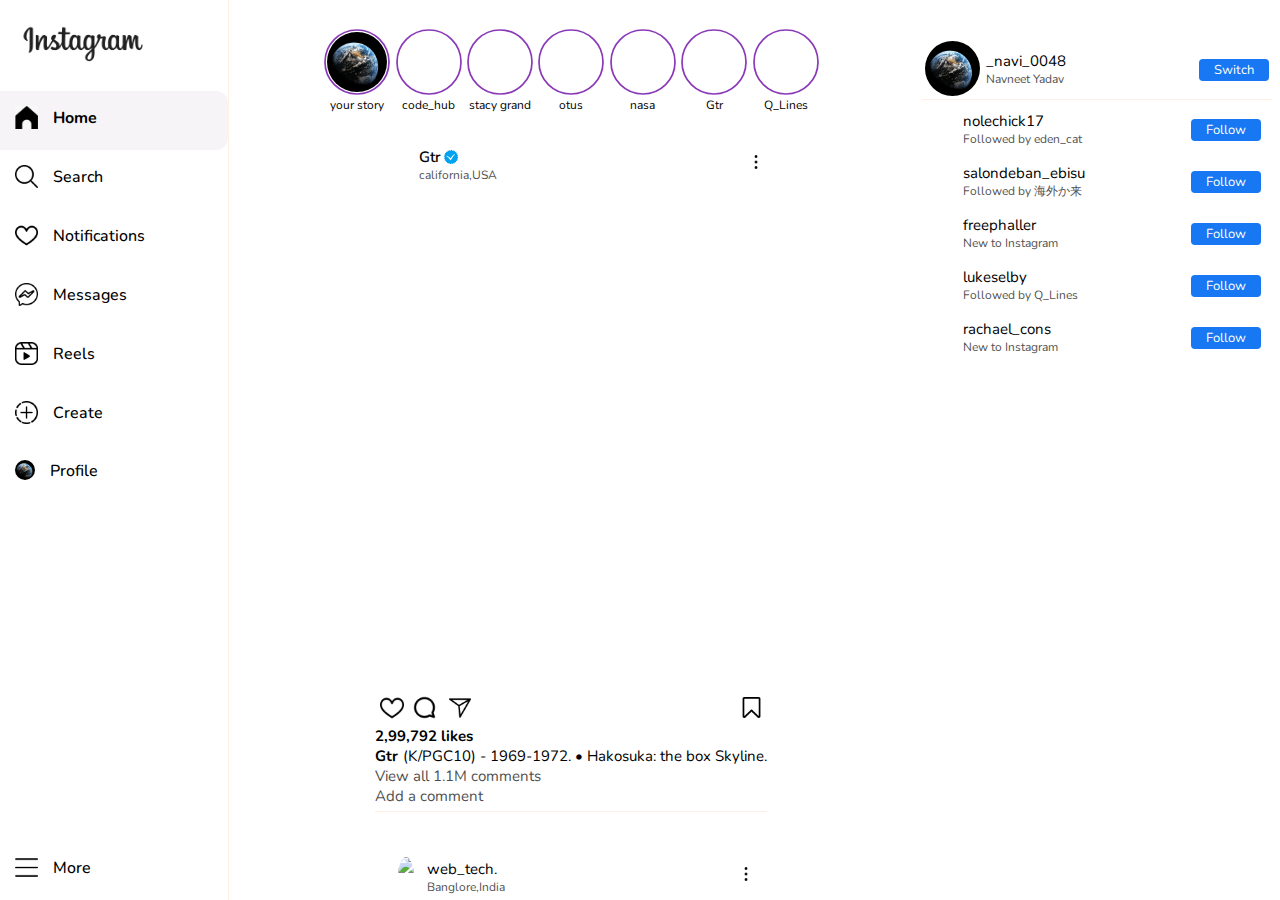
==== index.html @ acb64ca0 "posts" ====
<!DOCTYPE html>
<html lang="en">

<head>
    <meta charset="UTF-8">
    <meta http-equiv="X-UA-Compatible" content="IE=edge">
    <meta name="viewport" content="width=device-width, initial-scale=1.0">
    <title>Instagram</title>
    <link rel="stylesheet" href="style.css">

    <link rel="preconnect" href="https://fonts.googleapis.com">
    <link rel="preconnect" href="https://fonts.gstatic.com" crossorigin>
    <link href="https://fonts.googleapis.com/css2?family=Nunito:wght@600;800&display=swap" rel="stylesheet">
</head>

<body>

    <div class="frame">
        <div class="menu menu0">
            <div id="logo-div"><img id="logo" src="./images/Instagram.png" alt="logo"></div>


            <div id="hover1" class="menu-bar home">
                <div><img src="./images/home.jpg" alt="home"></div>
                <div class="text">Home</div>
            </div>
            <a class="postman" href="search.html">
                <div id="hover2" class="menu-bar find">
                    <div><img src="./images/search.png" alt="search"></div>
                    <div class="text">Search</div>
                </div>
            </a>
            <div id="hover3" class="menu-bar">
                <div><img src="./images/heart.png" alt="notification"></div>
                <div class="text">Notifications</div>
            </div>
            <div id="hover4" class="menu-bar">
                <div><img src="./images/messenger.png" alt="chat"></div>
                <div class="text">Messages</div>
            </div>
            <div id="hover5" class="menu-bar">
                <div><img src="./images/instagram-reels.png" alt="reels"></div>
                <div class="text">Reels</div>
            </div>
            <div id="hover6" class="menu-bar">
                <div><img src="./images/story.png" alt="add"></div>
                <div class="text">Create</div>
            </div>
            <div id="hover7" class="menu-bar">
                <div><img id="profile" src="./images/3~2.jpg" alt="profile"></div>
                <div class="text">Profile</div>
            </div>
            <div class="menu-bar bottom">
                <div><img src="./images/menu.png" alt="menu"></div>
                <div class="text">More</div>
            </div>
        </div>
        <div class="menu-top">
            <div><img id="logo" src="./images/Instagram.png" alt="logo"></div>
            <div><img src="./images/heart.png" alt="notification"></div>
            <div><img src="./images/messenger.png" alt="chat"></div>
        </div>
        <div class="main menu menu1">
            <div class="story-outer">
            <div class="story">
                <div class="id" id="svg"><img src="./images/3~2.jpg" alt="">
                    <svg id="sv" height="70" width="70">
                        <circle cx="35" cy="35" r="32" fill="none">
                    </svg>
                    <p>your story</p>
                </div>
                <div class="id" id="svg2"><img src="https://source.unsplash.com/random/360x360/?coding" alt="">
                    <svg id="sv2" height="70" width="70">
                        <circle cx="35" cy="35" r="32" fill="none">
                    </svg>
                    <p>code_hub</p>
                </div>
                <div class="id" id="svg3"><img src="https://source.unsplash.com/random/360x360/?women" alt="">
                    <svg id="sv3" height="70" width="70">
                        <circle cx="35" cy="35" r="32" fill="none">
                    </svg>
                    <p>stacy grand</p>
                </div>
                <div class="id" id="svg4"><img src="https://source.unsplash.com/random/360x360/?men" alt="">
                    <svg id="sv4" height="70" width="70">
                        <circle cx="35" cy="35" r="32" fill="none">
                    </svg>
                    <p>otus</p>
                </div>
                <div class="id" id="svg5"><img src="https://source.unsplash.com/random/360x360/?nasa" alt="">
                    <svg id="sv5" height="70" width="70">
                        <circle cx="35" cy="35" r="32" fill="none">
                    </svg>
                    <p>nasa</p>
                </div>
                <div class="id" id="svg6"><img src="https://source.unsplash.com/random/360x360/?gtr" alt="">
                    <svg id="sv6" height="70" width="70">
                        <circle cx="35" cy="35" r="32" fill="none">
                    </svg>
                    <p>Gtr</p>
                </div>
                <div class="id" id="svg7"><img src="https://source.unsplash.com/random/360x360/?quotes" alt="">
                    <svg id="sv7" height="70" width="70">
                        <circle cx="35" cy="35" r="32" fill="none">
                    </svg>
                    <p>Q_Lines</p>
                </div>
            </div>
            </div>
            <div class="post">
                <div class="posthead">
                    <div class="profile-icon"><img src="https://images.unsplash.com/photo-1496449903678-68ddcb189a24?q=80&w=2070&auto=format&fit=crop&ixlib=rb-4.0.3&ixid=M3wxMjA3fDB8MHxwaG90by1wYWdlfHx8fGVufDB8fHx8fA%3D%3D" alt=""
                            height="40"></div>
                    <div>
                        <li style="font-size: 15px; display: flex; align-items: center">
                            <pr style="margin-right: 3px; font-weight: 600;">Gtr</pr><img
                                src="./images/pinpng.com-instagram-symbol-png-102490.png" height="14" alt="">
                        </li>
                        <li class="profile-loc">california,USA</li>
                    </div>

                    <div><img src="./images/dots-three-vertical-3601841-3003583.png" alt="" height="22"></div>
                </div>
                <div id="dbl-ani1" class="post-anim">
                    <img id="ani1" src="./images/whiteh.png" alt="">
                    <img class="pic" src="https://images.unsplash.com/photo-1516298252535-cf2ac5147f9b?q=80&w=1887&auto=format&fit=crop&ixlib=rb-4.0.3&ixid=M3wxMjA3fDB8MHxwaG90by1wYWdlfHx8fGVufDB8fHx8fA%3D%3D" alt="">
                </div>
                <div class="postbottom">
                    <div class="bottom_menu">
                        <div><img id="heart1" src="./images/heart.png" alt="" height="24"></div>
                        <div><img src="./images/bubble-chat.png" alt="" height="25"></div>
                        <div><img src="./images/send.png" alt="" height="22"></div>
                        <div><img src="./images/bookmark-white.png" alt="" height="21"></div>
                    </div>
                    <div class="bottom-menu-margin" id="number1" style="font-size: 15px; font-weight: 700;">2,99,792 likes</div>
                    <div class="bottom-menu-margin" style="font-size: 15px;">
                        <pr style="margin-right: 5px; font-weight: 700;">Gtr</pr>(K/PGC10) - 1969-1972. • Hakosuka: the
                        box Skyline.
                    </div>
                    <div class="bottom-menu-margin" style="font-size: 15px; opacity: 0.7; cursor: pointer;">View all 1.1M comments</div>
                    <div class="bottom-menu-margin" style="font-size: 15px; opacity: 0.7; cursor: pointer;">Add a comment</div>
                </div>
            </div>
            <div class="post">
                <div class="posthead">
                    <div class="profile-icon"><img src="https://source.unsplash.com/random/360x360/?coding" height="40">
                    </div>
                    <div>
                        <li style="font-size: 15px;">web_tech.</li>
                        <li class="profile-loc">Banglore,India</li>
                    </div>

                    <div><img src="./images/dots-three-vertical-3601841-3003583.png" alt="" height="22"></div>
                </div>
                <div id="dbl-ani2" class="post-anim">
                    <img id="ani2" src="./images/whiteh.png" alt="">
                    <img class="pic" src="https://images.unsplash.com/flagged/photo-1562599838-8cc871c241a5?q=80&w=1780&auto=format&fit=crop&ixlib=rb-4.0.3&ixid=M3wxMjA3fDB8MHxwaG90by1wYWdlfHx8fGVufDB8fHx8fA%3D%3D" alt="">
                </div>
                <div class="postbottom">
                    <div class="bottom_menu">
                        <div><img id="heart2" src="./images/heart.png" alt="" height="24"></div>
                        <div><img src="./images/bubble-chat.png" alt="" height="25"></div>
                        <div><img src="./images/send.png" alt="" height="22"></div>
                        <div><img src="./images/bookmark-white.png" alt="" height="21"></div>
                    </div>
                    <div class="bottom-menu-margin" id="number2" style="font-size: 15px; font-weight: 700;">76,792 likes</div>
                    <div class="bottom-menu-margin" style="font-size: 15px;">
                        <pr style="margin-right: 5px; font-weight: 700;">web_tech</pr>Frontend Developer Checklist and
                        Roadmap
                    </div>
                    <div class="bottom-menu-margin" style="font-size: 15px; opacity: 0.7; cursor: pointer;">View all 3.7k comments</div>
                    <div class="bottom-menu-margin" style="font-size: 15px; opacity: 0.7; cursor: pointer;">Add a comment</div>
                </div>
            </div>
            <div class="post">
                <div class="posthead">
                    <div class="profile-icon"><img src="https://source.unsplash.com/random/360x360/?nasa" alt=""
                            height="40"></div>
                    <div>
                        <li style="font-size: 15px; display: flex; align-items: center">
                            <pr style="margin-right: 3px; font-weight: 600;">nasa</pr><img
                                src="./images/pinpng.com-instagram-symbol-png-102490.png" height="14" alt="">
                        </li>
                        <li class="profile-loc">Washington,USA</li>
                    </div>

                    <div><img src="./images/dots-three-vertical-3601841-3003583.png" alt="" height="22"></div>
                </div>
                <div id="dbl-ani3" class="post-anim">
                    <img id="ani3" src="./images/whiteh.png" alt="">
                    <img class="pic" src="https://source.unsplash.com/random/1280x1440/?nasa" alt="">
                </div>
                <div class="postbottom">
                    <div class="bottom_menu">
                        <div><img id="heart3" src="./images/heart.png" alt="" height="24"></div>
                        <div><img src="./images/bubble-chat.png" alt="" height="25"></div>
                        <div><img src="./images/send.png" alt="" height="22"></div>
                        <div><img src="./images/bookmark-white.png" alt="" height="21"></div>
                    </div>
                    <div class="bottom-menu-margin" id="number3" style="font-size: 15px; font-weight: 700;">9,99,792 likes</div>
                    <div class="bottom-menu-margin" style="font-size: 15px;">
                        <pr style="margin-right: 5px; font-weight: 700;">nasa</pr>Exploring the universe and our home
                        planet.
                    </div>
                    <div class="bottom-menu-margin" style="font-size: 15px; opacity: 0.7; cursor: pointer;">View all 6.7M comments</div>
                    <div class="bottom-menu-margin" style="font-size: 15px; opacity: 0.7; cursor: pointer;">Add a comment</div>
                </div>
            </div>
            <div class="post">
                <div class="posthead">
                    <div class="profile-icon"><img src="https://source.unsplash.com/random/360x360/?nature" alt=""
                            height="40"></div>
                    <div>
                        <li style="font-size: 15px; display: flex; align-items: center">
                            <pr style="margin-right: 3px; font-weight: 600;">infinity_world</pr><img
                                src="./images/pinpng.com-instagram-symbol-png-102490.png" height="14" alt="">
                        </li>
                        <li class="profile-loc">earth</li>
                    </div>

                    <div><img src="./images/dots-three-vertical-3601841-3003583.png" alt="" height="22"></div>
                </div>
                <div id="dbl-ani4" class="post-anim">
                    <img id="ani4" src="./images/whiteh.png" alt="">
                    <img class="pic" src="https://images.unsplash.com/photo-1496449903678-68ddcb189a24?q=80&w=2070&auto=format&fit=crop&ixlib=rb-4.0.3&ixid=M3wxMjA3fDB8MHxwaG90by1wYWdlfHx8fGVufDB8fHx8fA%3D%3D" alt="">
                </div>
                <div class="postbottom">
                    <div class="bottom_menu">
                        <div><img id="heart4" src="./images/heart.png" alt="" height="24"></div>
                        <div><img src="./images/bubble-chat.png" alt="" height="25"></div>
                        <div><img src="./images/send.png" alt="" height="22"></div>
                        <div><img src="./images/bookmark-white.png" alt="" height="21"></div>
                    </div>
                    <div class="bottom-menu-margin" id="number4" style="font-size: 15px; font-weight: 700;">24,056 likes</div>
                    <div class="bottom-menu-margin" style="font-size: 15px;">
                        <pr style="margin-right: 5px; font-weight: 700;">infinity_world</pr>The purpose of life is to
                        live.
                    </div>
                    <div class="bottom-menu-margin" style="font-size: 15px; opacity: 0.7; cursor: pointer;">View all 3k comments</div>
                    <div class="bottom-menu-margin" style="font-size: 15px; opacity: 0.7; cursor: pointer;">Add a comment</div>
                </div>
            </div>
        </div>
        <div class="menu-bottom">
            <div id="hover1" class="menu-bar home">
                <div><img src="./images/home.jpg" alt="home"></div>
            </div>
            <a class="postman" href="search.html">
                <div id="hover2" class="menu-bar find">
                    <div><img src="./images/search.png" alt="search"></div>
                </div>
            </a>
            <div id="hover4" class="menu-bar">
                <div><img src="./images/story.png" alt="add"></div>
            </div>
            <div id="hover6" class="menu-bar">
                <div><img src="./images/instagram-reels.png" alt="reels"></div>
            </div>
            <div id="hover7" class="menu-bar">
                <div><img id="profile" src="./images/3~2.jpg" alt="profile"></div>
            </div>
        </div>

        <div class="menu menu2">
            <div class="posthead profile-main">
                <div class="profile-icon"><img src="./images/3~2.jpg" alt="" height="55"></div>
                <div>
                    <li style="font-size: 15px;">_navi_0048</li>
                    <li class="profile-loc">Navneet Yadav</li>
                </div>

                <div><a href="#">Switch</a></div>
            </div>
            <div class="posthead">
                <div class="profile-icon"><img src="https://source.unsplash.com/random/360x360/?women/australian" alt=""
                        height="40"></div>
                <div>
                    <li style="font-size: 15px;">nolechick17</li>
                    <li class="profile-loc">Followed by eden_cat</li>
                </div>

                <div><a id="follow1" href="#">Follow</a></div>
            </div>
            <div class="posthead">
                <div class="profile-icon"><img src="https://source.unsplash.com/random/360x360/?men/china" alt=""
                        height="40"></div>
                <div>
                    <li style="font-size: 15px;">salondeban_ebisu</li>
                    <li class="profile-loc">Followed by 海外か来</li>
                </div>

                <div><a id="follow2" href="#">Follow</a></div>
            </div>
            <div class="posthead">
                <div class="profile-icon"><img src="https://source.unsplash.com/random/360x360/?men/american" alt=""
                        height="40"></div>
                <div>
                    <li style="font-size: 15px;">freephaller</li>
                    <li class="profile-loc">New to Instagram</li>
                </div>

                <div><a id="follow3" href="#">Follow</a></div>
            </div>
            <div class="posthead">
                <div class="profile-icon"><img src="https://source.unsplash.com/random/360x360/?city/streets" alt=""
                        height="40"></div>
                <div>
                    <li style="font-size: 15px;">lukeselby</li>
                    <li class="profile-loc">Followed by Q_Lines</li>
                </div>

                <div><a id="follow4" href="#">Follow</a></div>
            </div>
            <div class="posthead">
                <div class="profile-icon"><img src="https://source.unsplash.com/random/360x360/?women/american" alt=""
                        height="40"></div>
                <div>
                    <li style="font-size: 15px;">rachael_cons</li>
                    <li class="profile-loc">New to Instagram</li>
                </div>

                <div><a id="follow5" href="#">Follow</a></div>
            </div>
        </div>

    </div>


    <script src="script.js"></script>
</body>

</html>
---- style.css ----
* {
    margin: 0;
    padding: 0;
    /* background-color: black;
    color: white; */
    /* font-family: -apple-system, BlinkMacSystemFont, 'Segoe UI', Roboto, Helvetica, Arial, sans-serif; */
    font-family: Nunito;
}

.frame {
    display: grid;
    grid-template-columns: 1fr 3fr 1.6fr;
    height: 100vh;
}

.menu {
    border-right: 1px solid rgb(255, 239, 228);
    display: flex;
    position: relative;
    flex-direction: column;
    height: 100vh;
}

.postman {
    text-decoration: none;
    color: black;
}

.menu1 {
    overflow: scroll;
    align-items: center;
    border: none;
}

.menu1::-webkit-scrollbar {
    display: none;
}

#logo {
    margin: 20px;
    height: 45px;
}

#profile {
    height: 20px;
    border-radius: 50%;
}

#hover1 {
    background-color: rgb(247, 244, 247);
    font-weight: 700;
    border-radius: 0px 12px 12px 0px;
}

#hover1:hover,
#hover2:hover,
#hover3:hover,
#hover4:hover,
#hover5:hover,
#hover6:hover,
#hover7:hover {
    background-color: rgb(247, 244, 247);
    font-weight: 700;
    border-radius: 0px 12px 12px 0px;
}

.menu-bar {
    display: flex;
    justify-content: left;
    align-items: center;
    font-weight: 500;
    font-size: 16px;
}

.bottom {
    position: absolute;
    bottom: 0;
}

.text {
    padding-bottom: 5px;
    cursor: pointer;
}

.menu-bar img {
    height: 23px;
    margin: 15px;
}

.story {
    display: flex;
    justify-content: center;
    height: 120px;
    width: 500px;
}

svg {
    position: relative;
    stroke: #8a3ab8;
    stroke-linecap: round;
    stroke-width: 1.7;

}

@keyframes dash {
    0% {
        stroke: #cd85f6;
        stroke-dashoffset: 100;
        stroke-dasharray: 8;
    }

    50% {
        stroke: rgb(169, 95, 4);
        stroke-dasharray: 15;
    }

    70% {
        stroke: rgb(255, 31, 154);
        stroke-dasharray: 5;
    }

    100% {
        stroke: #b5b5b5;
        stroke-dasharray: 0.1;
        stroke-width: 0.7;
    }
}

.id {
    display: flex;
    flex-direction: column;
    justify-content: center;
    align-items: center;
    height: 140px;
    width: 80px;
    font-size: 12px;
    /* animation: dash 3s ease-out 1 forwards; */
}

.id img {
    height: 60px;
    position: absolute;
    border-radius: 50%;
    top: 32px;
}

.post {
    display: flex;
    margin: 20px 0px;
    flex-direction: column;
    border-bottom: 1px solid rgb(255, 239, 228);
}

.profile-icon {
    display: flex;
    align-items: center;
    justify-content: center;
}

.profile-icon img {
    border-radius: 50%;
}

.profile-loc {
    font-size: 12px;
    /* color: #bbbbbb; */
    opacity: 0.7;

}

.posthead {
    display: grid;
    grid-template-columns: 0.4fr 3fr 0.2fr;
    align-items: center;
    text-align: left;
    margin: 5px 0px;
}

.post-anim {
    position: relative;
    display: flex;
    align-items: center;
    justify-content: center;
}

#ani1,
#ani2,
#ani3,
#ani4 {
    position: absolute;
    height: 30vh;
    opacity: 0;
}

@keyframes heart {
    0% {
        height: 10vh;
    }

    25% {
        height: 30vh;
    }

    45% {
        height: 25vh;
    }

    60% {
        height: 33vh;
    }

    85% {
        height: 20vh;
    }

    99% {
        height: 30vh;
    }

    100% {
        opacity: 0;
    }
}

.posthead div li {
    list-style-type: none;
    text-align: left;
}

.menu2 {
    align-items: center;
    border: none;
}

.menu2 div {
    margin: 3px;
}

.profile-main {
    padding-top: 35px;
    margin: 2px;
    display: grid;
    grid-template-columns: 0.6fr 2.8fr 0.1fr;
    border-bottom: 1px solid rgb(255, 239, 228);
}

.menu2 .posthead a {
    font-size: 13px;
    text-decoration: none;
    padding: 2px 15px;
    border-radius: 4px;
    color: white;
    background-color: #1877F2;
}

.pic {
    height: 500px;
}

.postbottom {
    margin: 5px 0px;
    display: flex;
    flex-direction: column;
    align-items: left;
}

.bottom_menu {
    display: grid;
    grid-template-columns: 0.1fr 0.17fr 0.17fr 1.5fr;
    align-items: center;
    text-align: right;
    margin: 0px 5px;
}

.menu-top {
    display: none;
}

.menu-bottom {
    display: none;
}

@media only screen and (max-width:950px) and (min-width:750px) {
    .menu2 {
        display: none;
    }

    .frame {
        grid-template-columns: auto auto;
    }
}

@media only screen and (max-width:750px) and (min-width:500px) {

    .menu2,
    .text {
        display: none;
    }

    .menu0 {
        align-items: center;
    }

    #logo {
        content: url("./images/instagram-short.png");
        height: 32px;
    }

    .frame {
        grid-template-columns: auto auto;
    }
}

@media screen and (max-width:650px) and (min-width:501px) {
    .frame {
        grid-template-columns: auto auto;
    }

    .menu2,
    .text {
        display: none;
    }

    #logo {
        content: url("./images/instagram-short.png");
        height: 32px;
    }

    #svg7 {
        display: none;
    }

    .id {
        width: 70px;
    }

}

@media screen and (max-width:499px) {

    #hover1:hover,
    #hover2:hover,
    #hover3:hover,
    #hover4:hover,
    #hover5:hover,
    #hover6:hover,
    #hover7:hover {
        background-color: white;
        font-weight: normal;
        border-radius: 20px;
    }

    .menu0,
    .menu2 {
        display: none;
    }

    .frame {
        grid-template-columns: auto;
    }

    .posthead {
        grid-template-columns: 0.4fr 3fr auto;
        width: 100vw;
    }

    .postbottom {
        width: 100vw;
    }

    .pic {
        width: 100vw;
        height: auto;
    }

    .menu1 {
        margin-top: 30px;
        padding-bottom: 50px;
    }

    .profile-icon {
        margin: 0px 5px;
    }

    .bottom-menu-margin {
        margin: 0px 5px;
    }

    #logo {
        margin: 0px 10px;
    }

    #svg7 {
        display: none;
    }

    .story {
        width: 100vw;
    }

    .id {
        min-width: 68px;
        max-width: 80px;
    }

    .menu-top {
        position: fixed;
        top: 0;
        background: white;
        display: grid;
        align-items: center;
        text-align: left;
        grid-template-columns: 2fr 0.3fr 0.3fr;
        width: 100vw;
        z-index: 100;
    }

    .menu-top img {
        height: 23px;
        margin: 10px 0px;
    }

    .menu-bottom {
        position: fixed;
        bottom: 0;
        background: white;
        display: flex;
        flex-direction: row;
        justify-content: space-evenly;
        align-items: center;
        width: 100vw;
    }

    #hover1 {
        border-radius: 20px;
    }
}

@media screen and (max-width:400px) {
    #svg6 {
        display: none;
    }
}
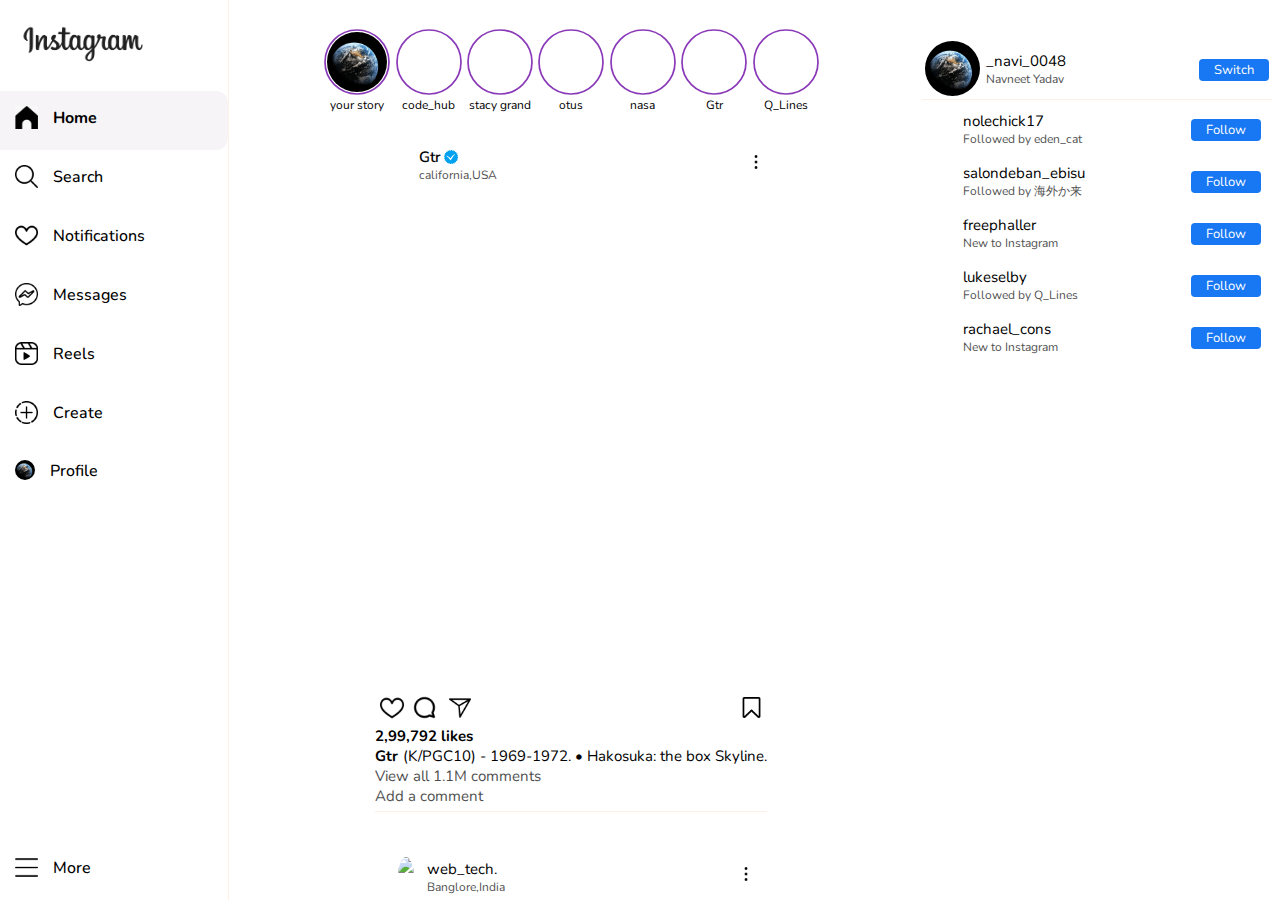
==== commit 7dee0a78: "posts" ====
--- a/index.html
+++ b/index.html
@@ -154,7 +154,7 @@
                 </div>
                 <div id="dbl-ani2" class="post-anim">
                     <img id="ani2" src="./images/whiteh.png" alt="">
-                    <img class="pic" src="https://images.unsplash.com/flagged/photo-1562599838-8cc871c241a5?q=80&w=1780&auto=format&fit=crop&ixlib=rb-4.0.3&ixid=M3wxMjA3fDB8MHxwaG90by1wYWdlfHx8fGVufDB8fHx8fA%3D%3D" alt="">
+                    <img class="pic" src="https://images.unsplash.com/photo-1621361365424-06f0e1eb5c49?q=80&w=1964&auto=format&fit=crop&ixlib=rb-4.0.3&ixid=M3wxMjA3fDB8MHxwaG90by1wYWdlfHx8fGVufDB8fHx8fA%3D%3D" alt="">
                 </div>
                 <div class="postbottom">
                     <div class="bottom_menu">
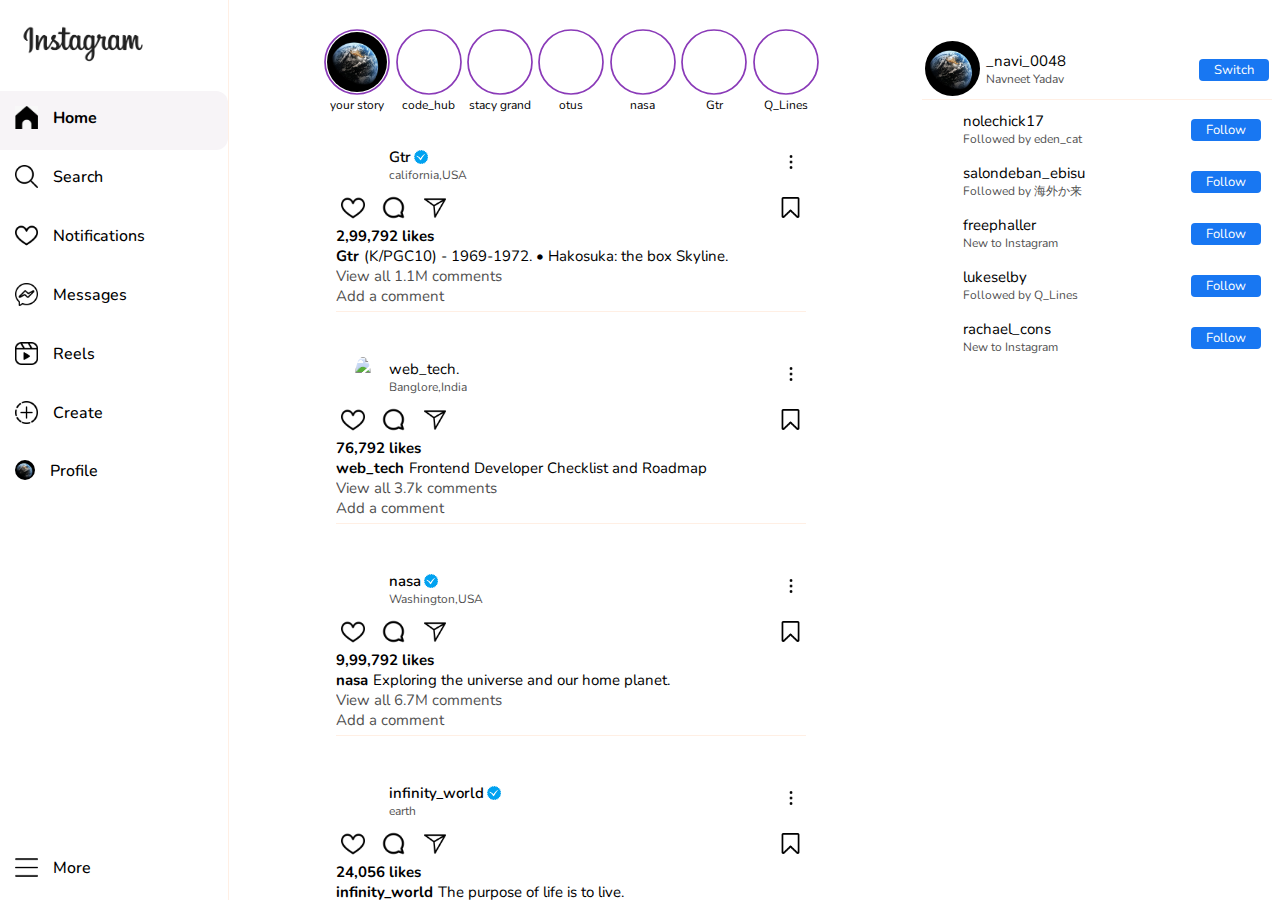
==== commit 790b7e48: "posts" ====
--- a/index.html
+++ b/index.html
@@ -123,7 +123,7 @@
                 </div>
                 <div id="dbl-ani1" class="post-anim">
                     <img id="ani1" src="./images/whiteh.png" alt="">
-                    <img class="pic" src="https://images.unsplash.com/photo-1516298252535-cf2ac5147f9b?q=80&w=1887&auto=format&fit=crop&ixlib=rb-4.0.3&ixid=M3wxMjA3fDB8MHxwaG90by1wYWdlfHx8fGVufDB8fHx8fA%3D%3D" alt="">
+                    <img class="pic" src="https://images.unsplash.com/photo-1663695853524-7cdcb8cf1062?q=80&w=1964&auto=format&fit=crop&ixlib=rb-4.0.3&ixid=M3wxMjA3fDB8MHxwaG90by1wYWdlfHx8fGVufDB8fHx8fA%3D%3D" alt="">
                 </div>
                 <div class="postbottom">
                     <div class="bottom_menu">
@@ -188,7 +188,7 @@
                 </div>
                 <div id="dbl-ani3" class="post-anim">
                     <img id="ani3" src="./images/whiteh.png" alt="">
-                    <img class="pic" src="https://source.unsplash.com/random/1280x1440/?nasa" alt="">
+                    <img class="pic" src="https://images.unsplash.com/photo-1654649451086-dd75d8170a27?q=80&w=1964&auto=format&fit=crop&ixlib=rb-4.0.3&ixid=M3wxMjA3fDB8MHxwaG90by1wYWdlfHx8fGVufDB8fHx8fA%3D%3D" alt="">
                 </div>
                 <div class="postbottom">
                     <div class="bottom_menu">
--- a/style.css
+++ b/style.css
@@ -254,7 +254,7 @@
 }
 
 .pic {
-    height: 500px;
+    width: 470px;
 }
 
 .postbottom {
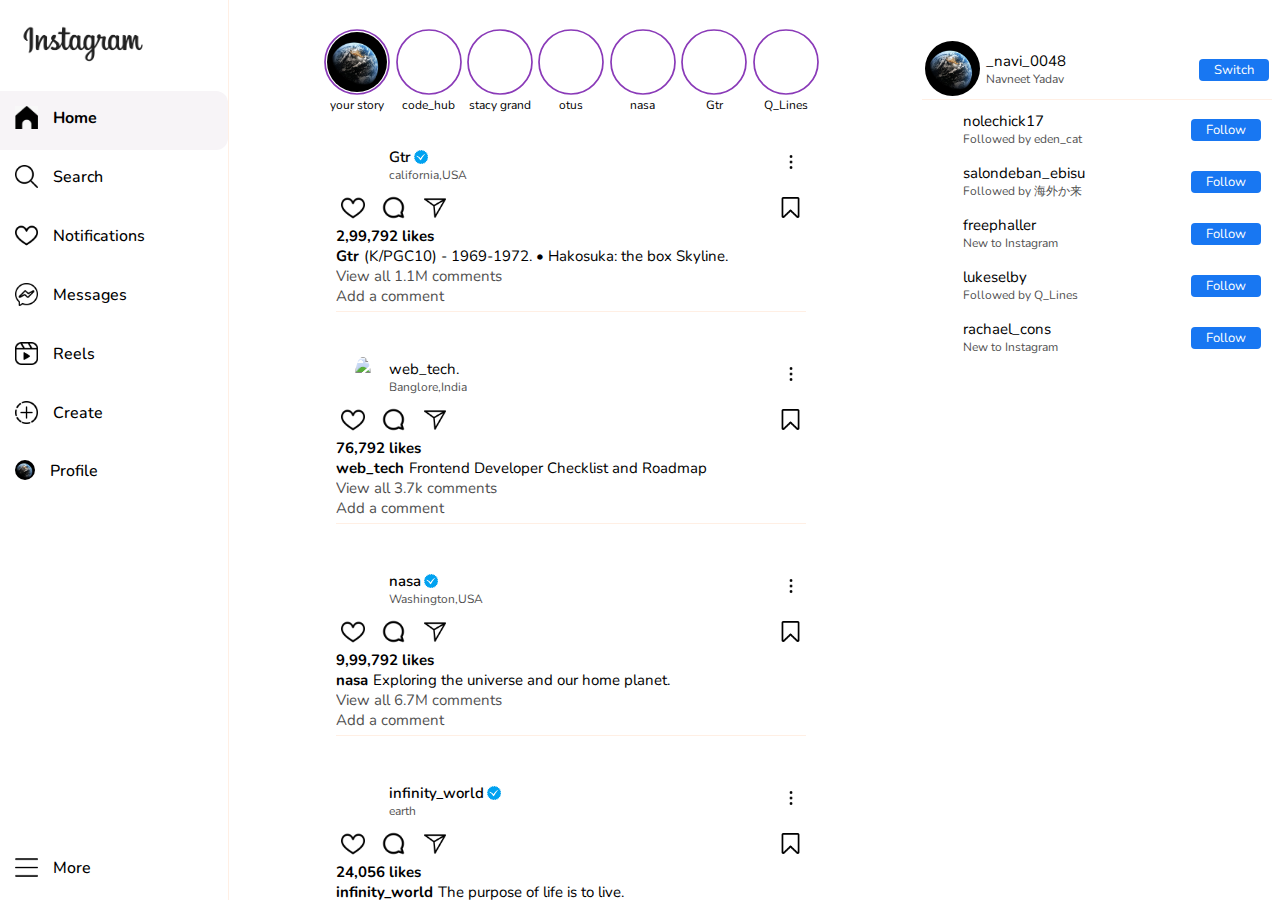
==== commit d7a87177: "posts" ====
--- a/index.html
+++ b/index.html
@@ -69,37 +69,37 @@
                     </svg>
                     <p>your story</p>
                 </div>
-                <div class="id" id="svg2"><img src="https://source.unsplash.com/random/360x360/?coding" alt="">
+                <div class="id" id="svg2"><img src="https://plus.unsplash.com/premium_photo-1666901328734-3c6eb9b6b979?q=80&w=1780&auto=format&fit=crop&ixlib=rb-4.0.3&ixid=M3wxMjA3fDB8MHxwaG90by1wYWdlfHx8fGVufDB8fHx8fA%3D%3D" alt="">
                     <svg id="sv2" height="70" width="70">
                         <circle cx="35" cy="35" r="32" fill="none">
                     </svg>
                     <p>code_hub</p>
                 </div>
-                <div class="id" id="svg3"><img src="https://source.unsplash.com/random/360x360/?women" alt="">
+                <div class="id" id="svg3"><img src="https://plus.unsplash.com/premium_photo-1666901328734-3c6eb9b6b979?q=80&w=1780&auto=format&fit=crop&ixlib=rb-4.0.3&ixid=M3wxMjA3fDB8MHxwaG90by1wYWdlfHx8fGVufDB8fHx8fA%3D%3D" alt="">
                     <svg id="sv3" height="70" width="70">
                         <circle cx="35" cy="35" r="32" fill="none">
                     </svg>
                     <p>stacy grand</p>
                 </div>
-                <div class="id" id="svg4"><img src="https://source.unsplash.com/random/360x360/?men" alt="">
+                <div class="id" id="svg4"><img src="https://plus.unsplash.com/premium_photo-1666901328734-3c6eb9b6b979?q=80&w=1780&auto=format&fit=crop&ixlib=rb-4.0.3&ixid=M3wxMjA3fDB8MHxwaG90by1wYWdlfHx8fGVufDB8fHx8fA%3D%3D" alt="">
                     <svg id="sv4" height="70" width="70">
                         <circle cx="35" cy="35" r="32" fill="none">
                     </svg>
                     <p>otus</p>
                 </div>
-                <div class="id" id="svg5"><img src="https://source.unsplash.com/random/360x360/?nasa" alt="">
+                <div class="id" id="svg5"><img src="https://plus.unsplash.com/premium_photo-1666901328734-3c6eb9b6b979?q=80&w=1780&auto=format&fit=crop&ixlib=rb-4.0.3&ixid=M3wxMjA3fDB8MHxwaG90by1wYWdlfHx8fGVufDB8fHx8fA%3D%3D" alt="">
                     <svg id="sv5" height="70" width="70">
                         <circle cx="35" cy="35" r="32" fill="none">
                     </svg>
                     <p>nasa</p>
                 </div>
-                <div class="id" id="svg6"><img src="https://source.unsplash.com/random/360x360/?gtr" alt="">
+                <div class="id" id="svg6"><img src="https://plus.unsplash.com/premium_photo-1666901328734-3c6eb9b6b979?q=80&w=1780&auto=format&fit=crop&ixlib=rb-4.0.3&ixid=M3wxMjA3fDB8MHxwaG90by1wYWdlfHx8fGVufDB8fHx8fA%3D%3D" alt="">
                     <svg id="sv6" height="70" width="70">
                         <circle cx="35" cy="35" r="32" fill="none">
                     </svg>
                     <p>Gtr</p>
                 </div>
-                <div class="id" id="svg7"><img src="https://source.unsplash.com/random/360x360/?quotes" alt="">
+                <div class="id" id="svg7"><img src="https://plus.unsplash.com/premium_photo-1666901328734-3c6eb9b6b979?q=80&w=1780&auto=format&fit=crop&ixlib=rb-4.0.3&ixid=M3wxMjA3fDB8MHxwaG90by1wYWdlfHx8fGVufDB8fHx8fA%3D%3D" alt="">
                     <svg id="sv7" height="70" width="70">
                         <circle cx="35" cy="35" r="32" fill="none">
                     </svg>
@@ -109,7 +109,7 @@
             </div>
             <div class="post">
                 <div class="posthead">
-                    <div class="profile-icon"><img src="https://images.unsplash.com/photo-1496449903678-68ddcb189a24?q=80&w=2070&auto=format&fit=crop&ixlib=rb-4.0.3&ixid=M3wxMjA3fDB8MHxwaG90by1wYWdlfHx8fGVufDB8fHx8fA%3D%3D" alt=""
+                    <div class="profile-icon"><img src="https://plus.unsplash.com/premium_photo-1666901328734-3c6eb9b6b979?q=80&w=1780&auto=format&fit=crop&ixlib=rb-4.0.3&ixid=M3wxMjA3fDB8MHxwaG90by1wYWdlfHx8fGVufDB8fHx8fA%3D%3D" alt=""
                             height="40"></div>
                     <div>
                         <li style="font-size: 15px; display: flex; align-items: center">
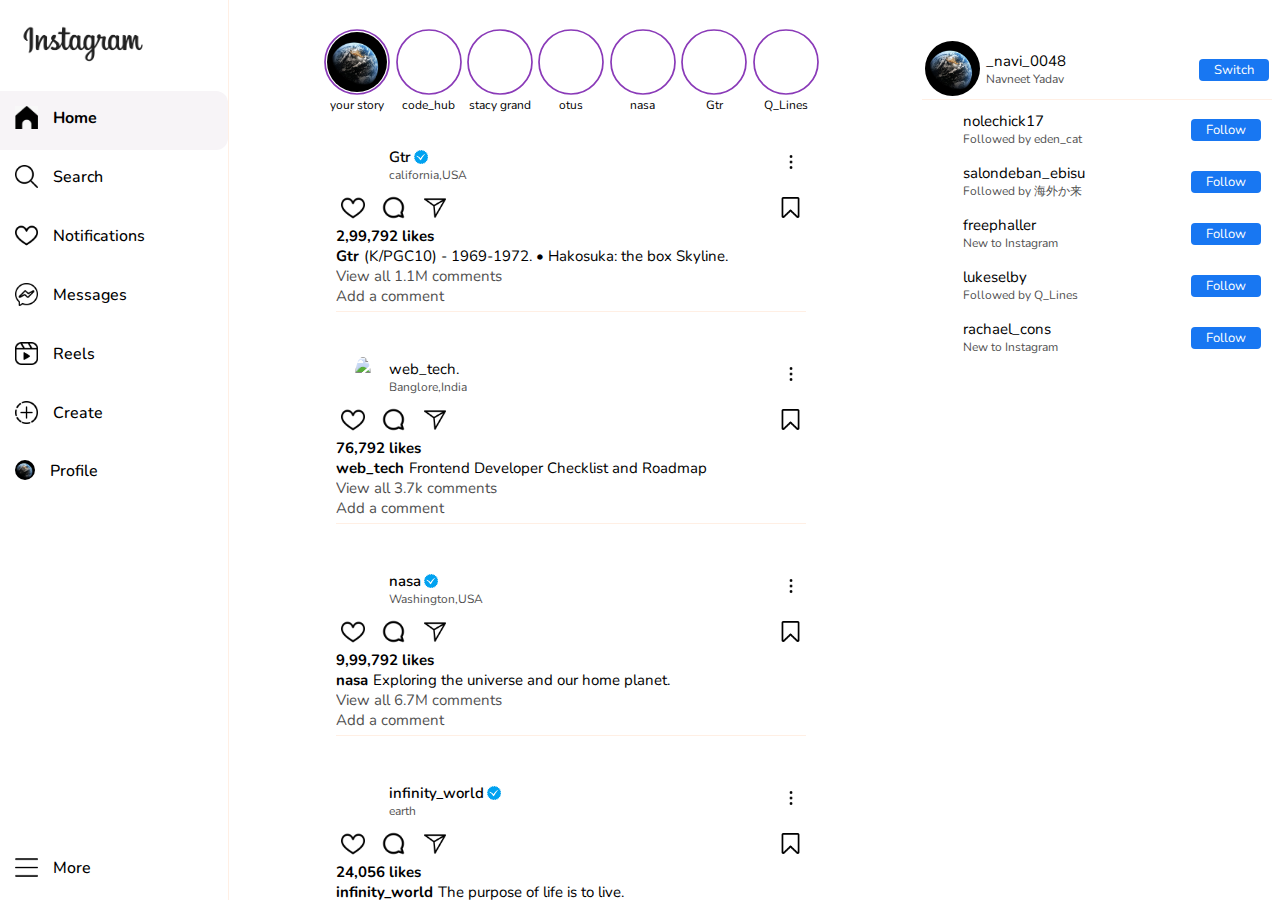
==== commit 7496d3be: "posts" ====
--- a/index.html
+++ b/index.html
@@ -143,7 +143,7 @@
             </div>
             <div class="post">
                 <div class="posthead">
-                    <div class="profile-icon"><img src="https://source.unsplash.com/random/360x360/?coding" height="40">
+                    <div class="profile-icon"><img src="https://plus.unsplash.com/premium_photo-1666901328734-3c6eb9b6b979?q=80&w=1780&auto=format&fit=crop&ixlib=rb-4.0.3&ixid=M3wxMjA3fDB8MHxwaG90by1wYWdlfHx8fGVufDB8fHx8fA%3D%3D" height="40">
                     </div>
                     <div>
                         <li style="font-size: 15px;">web_tech.</li>
@@ -174,7 +174,7 @@
             </div>
             <div class="post">
                 <div class="posthead">
-                    <div class="profile-icon"><img src="https://source.unsplash.com/random/360x360/?nasa" alt=""
+                    <div class="profile-icon"><img src="https://plus.unsplash.com/premium_photo-1666901328734-3c6eb9b6b979?q=80&w=1780&auto=format&fit=crop&ixlib=rb-4.0.3&ixid=M3wxMjA3fDB8MHxwaG90by1wYWdlfHx8fGVufDB8fHx8fA%3D%3D" alt=""
                             height="40"></div>
                     <div>
                         <li style="font-size: 15px; display: flex; align-items: center">
@@ -208,7 +208,7 @@
             </div>
             <div class="post">
                 <div class="posthead">
-                    <div class="profile-icon"><img src="https://source.unsplash.com/random/360x360/?nature" alt=""
+                    <div class="profile-icon"><img src="https://plus.unsplash.com/premium_photo-1666901328734-3c6eb9b6b979?q=80&w=1780&auto=format&fit=crop&ixlib=rb-4.0.3&ixid=M3wxMjA3fDB8MHxwaG90by1wYWdlfHx8fGVufDB8fHx8fA%3D%3D" alt=""
                             height="40"></div>
                     <div>
                         <li style="font-size: 15px; display: flex; align-items: center">
@@ -272,7 +272,7 @@
                 <div><a href="#">Switch</a></div>
             </div>
             <div class="posthead">
-                <div class="profile-icon"><img src="https://source.unsplash.com/random/360x360/?women/australian" alt=""
+                <div class="profile-icon"><img src="https://plus.unsplash.com/premium_photo-1666901328734-3c6eb9b6b979?q=80&w=1780&auto=format&fit=crop&ixlib=rb-4.0.3&ixid=M3wxMjA3fDB8MHxwaG90by1wYWdlfHx8fGVufDB8fHx8fA%3D%3D" alt=""
                         height="40"></div>
                 <div>
                     <li style="font-size: 15px;">nolechick17</li>
@@ -282,7 +282,7 @@
                 <div><a id="follow1" href="#">Follow</a></div>
             </div>
             <div class="posthead">
-                <div class="profile-icon"><img src="https://source.unsplash.com/random/360x360/?men/china" alt=""
+                <div class="profile-icon"><img src="https://plus.unsplash.com/premium_photo-1666901328734-3c6eb9b6b979?q=80&w=1780&auto=format&fit=crop&ixlib=rb-4.0.3&ixid=M3wxMjA3fDB8MHxwaG90by1wYWdlfHx8fGVufDB8fHx8fA%3D%3D" alt=""
                         height="40"></div>
                 <div>
                     <li style="font-size: 15px;">salondeban_ebisu</li>
@@ -292,7 +292,7 @@
                 <div><a id="follow2" href="#">Follow</a></div>
             </div>
             <div class="posthead">
-                <div class="profile-icon"><img src="https://source.unsplash.com/random/360x360/?men/american" alt=""
+                <div class="profile-icon"><img src="https://plus.unsplash.com/premium_photo-1666901328734-3c6eb9b6b979?q=80&w=1780&auto=format&fit=crop&ixlib=rb-4.0.3&ixid=M3wxMjA3fDB8MHxwaG90by1wYWdlfHx8fGVufDB8fHx8fA%3D%3D" alt=""
                         height="40"></div>
                 <div>
                     <li style="font-size: 15px;">freephaller</li>
@@ -302,7 +302,7 @@
                 <div><a id="follow3" href="#">Follow</a></div>
             </div>
             <div class="posthead">
-                <div class="profile-icon"><img src="https://source.unsplash.com/random/360x360/?city/streets" alt=""
+                <div class="profile-icon"><img src="https://plus.unsplash.com/premium_photo-1666901328734-3c6eb9b6b979?q=80&w=1780&auto=format&fit=crop&ixlib=rb-4.0.3&ixid=M3wxMjA3fDB8MHxwaG90by1wYWdlfHx8fGVufDB8fHx8fA%3D%3D" alt=""
                         height="40"></div>
                 <div>
                     <li style="font-size: 15px;">lukeselby</li>
@@ -312,7 +312,7 @@
                 <div><a id="follow4" href="#">Follow</a></div>
             </div>
             <div class="posthead">
-                <div class="profile-icon"><img src="https://source.unsplash.com/random/360x360/?women/american" alt=""
+                <div class="profile-icon"><img src="https://plus.unsplash.com/premium_photo-1666901328734-3c6eb9b6b979?q=80&w=1780&auto=format&fit=crop&ixlib=rb-4.0.3&ixid=M3wxMjA3fDB8MHxwaG90by1wYWdlfHx8fGVufDB8fHx8fA%3D%3D" alt=""
                         height="40"></div>
                 <div>
                     <li style="font-size: 15px;">rachael_cons</li>
